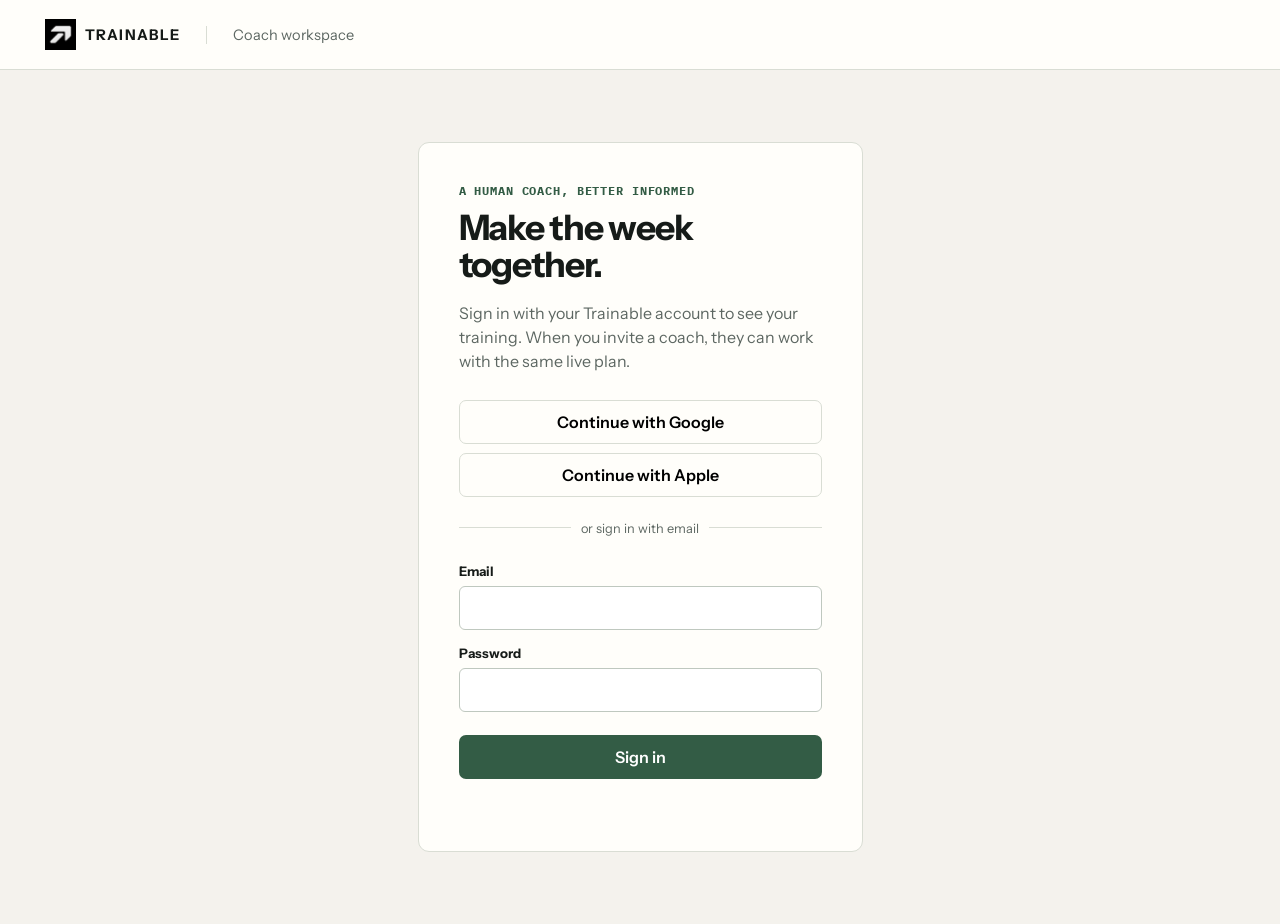
==== coach/index.html @ 43d54b3a "Publish Trainable website and coach workspace" ====
<!doctype html>
<html lang="en">
  <head>
    <meta charset="utf-8" />
    <meta name="viewport" content="width=device-width, initial-scale=1" />
    <meta name="theme-color" content="#f4f2ed" />
    <meta name="description" content="Trainable coach workspace: plan with the athlete, with an assistant by your side." />
    <title>Coach workspace · Trainable</title>
    <link rel="icon" href="/assets/trainable-mark-dark.png" type="image/png" />
    <link rel="stylesheet" href="/coach/styles.css" />
    <script src="/coach/app.js" defer></script>
  </head>
  <body>
    <header class="topbar">
      <a class="brand" href="/" aria-label="Trainable home"><img src="/assets/trainable-mark-dark.png" alt="" /><span>TRAINABLE</span></a>
      <span class="product-name">Coach workspace</span>
      <div class="top-actions"><span id="account-name"></span><button id="sign-out" class="quiet" type="button" hidden>Sign out</button></div>
    </header>

    <main id="auth-page" class="auth-page">
      <section class="auth-card" aria-labelledby="auth-title">
        <p class="eyebrow">A HUMAN COACH, BETTER INFORMED</p>
        <h1 id="auth-title">Make the week together.</h1>
        <p>Sign in with your Trainable account to see your training. When you invite a coach, they can work with the same live plan.</p>
        <div class="social-actions"><button id="google-sign-in" class="social" type="button">Continue with Google</button><button id="apple-sign-in" class="social" type="button">Continue with Apple</button></div>
        <div class="divider"><span>or sign in with email</span></div>
        <form id="sign-in-form" novalidate>
          <label for="email">Email</label><input id="email" name="email" type="email" autocomplete="email" required aria-describedby="email-error" /><p id="email-error" class="field-error" role="alert" hidden></p>
          <label for="password">Password</label><input id="password" name="password" type="password" autocomplete="current-password" required aria-describedby="password-error" /><p id="password-error" class="field-error" role="alert" hidden></p>
          <button class="primary full" type="submit">Sign in</button>
        </form>
        <p id="auth-status" class="status" role="status"></p>
      </section>
    </main>

    <main id="workspace" class="workspace" hidden>
      <div class="workspace-head"><div><p class="eyebrow">COACH WORKSPACE</p><h1>The team</h1><p class="subtle">Training decisions stay with the coach and athlete. The assistant prepares options.</p></div><div class="head-actions"><button id="invite-coach" class="secondary" type="button">Invite my coach</button><button id="join-team" class="secondary" type="button">Use invite code</button></div></div>
      <p id="global-status" class="status" role="status"></p>
      <div class="split-pane">
        <aside class="roster-pane" aria-labelledby="roster-title"><div class="pane-heading"><h2 id="roster-title">Athletes</h2><span id="roster-count"></span></div><div id="roster-list" class="roster-list"></div><div class="roster-foot">Your own training appears here while you set up coach access.</div></aside>
        <section id="athlete-pane" class="athlete-pane" aria-live="polite"></section>
      </div>
    </main>

    <div id="drawer-backdrop" class="drawer-backdrop" hidden></div>
    <section id="drawer" class="drawer" aria-modal="true" role="dialog" aria-labelledby="drawer-title" hidden><div class="drawer-head"><div><p id="drawer-kicker" class="eyebrow"></p><h2 id="drawer-title"></h2></div><button id="close-drawer" class="quiet" type="button" aria-label="Close panel">Close</button></div><div id="drawer-body" class="drawer-body"></div></section>
    <dialog id="revoke-dialog"><form method="dialog"><h2 id="revoke-title">Remove coach access?</h2><p id="revoke-copy">This coach will no longer see your training or prescribe sessions.</p><div class="dialog-actions"><button id="keep-access" value="cancel" class="secondary">Keep access</button><button value="confirm" class="danger">Remove access</button></div></form></dialog>
    <dialog id="discard-dialog"><form method="dialog"><h2>Discard this draft?</h2><p>Your unsaved changes to this page will be lost.</p><div class="dialog-actions"><button id="keep-draft" value="cancel" class="secondary">Keep editing</button><button value="confirm" class="danger">Discard draft</button></div></form></dialog>
  </body>
</html>
---- coach/styles.css ----
@import url('https://fonts.googleapis.com/css2?family=IBM+Plex+Mono:wght@400;700&family=Instrument+Sans:wght@400;500;600;700&display=swap');
:root{--paper:#f4f2ed;--surface:#fffefa;--ink:#161b18;--muted:#5d6762;--line:#d9ddd4;--green:#335c45;--green-soft:#e8efe9;--amber:#916922;--amber-soft:#f6eedb;--red:#9b4239;--red-soft:#fbebe8;--vp-narrow:375px;--vp-medium:768px;--vp-wide:1280px;font-family:'Instrument Sans',sans-serif;color:var(--ink);background:var(--paper)}
*{box-sizing:border-box}html,body{margin:0;min-width:0;width:100%}body{min-height:100vh}button,input,textarea,select{font:inherit}button{cursor:pointer;min-height:44px}button:disabled{cursor:wait}a{color:inherit}h1,h2,h3,p{margin-top:0}h1,h2,h3{letter-spacing:-.035em}h1{font-size:clamp(2.2rem,4vw,3.5rem);line-height:1.04}h2{font-size:1.28rem}h3{font-size:1rem}p{line-height:1.5}small,.subtle{color:var(--muted)}[hidden]{display:none!important}:focus-visible{outline:3px solid #6d9d77;outline-offset:2px}.eyebrow{font:700 .73rem 'IBM Plex Mono',monospace;letter-spacing:.075em;color:var(--green);margin-bottom:12px}
.topbar{width:100%;min-height:70px;padding:12px clamp(18px,3.5vw,54px);border-bottom:1px solid var(--line);display:flex;align-items:center;gap:26px;background:var(--surface)}.brand{display:inline-flex;align-items:center;gap:9px;font-size:.92rem;font-weight:700;letter-spacing:.08em;text-decoration:none}.brand img{height:31px;width:31px;object-fit:contain}.product-name{border-left:1px solid var(--line);padding-left:26px;color:var(--muted);font-size:.91rem}.top-actions{margin-left:auto;display:flex;align-items:center;gap:12px;color:var(--muted);font-size:.84rem}.top-actions span{max-width:180px;overflow:hidden;text-overflow:ellipsis;white-space:nowrap}
.primary,.secondary,.quiet,.social,.danger{border-radius:7px;padding:0 17px;font-weight:600;border:1px solid transparent;transition:background .15s ease,color .15s ease,border-color .15s ease}.primary{background:var(--green);color:#fff}.primary:hover{background:#244b34}.secondary{background:var(--surface);border-color:#bfc8bf;color:var(--ink)}.secondary:hover,.social:hover{background:#edf1eb}.quiet{background:transparent;color:var(--green);padding-inline:10px}.quiet:hover{background:var(--green-soft)}.danger{background:var(--red);color:#fff}.danger:hover{background:#7e3029}.social{background:var(--surface);border-color:var(--line);width:100%}.full{width:100%}.small-button{min-height:44px;padding:0 12px;font-size:.87rem}.icon-button{min-width:44px;min-height:44px;padding:0 10px;border:1px solid var(--line);border-radius:6px;background:var(--surface);font-size:.95rem}
.auth-page{max-width:var(--vp-wide);width:100%;padding:clamp(30px,8vh,92px) 18px;margin:0 auto}.auth-card{max-width:445px;margin:auto;background:var(--surface);padding:clamp(24px,4vw,40px);border:1px solid var(--line);border-radius:11px}.auth-card h1{font-size:2.2rem;margin-bottom:18px}.auth-card>p:not(.eyebrow){color:var(--muted)}.social-actions{display:grid;gap:9px;margin:27px 0 22px}.divider{text-align:center;border-top:1px solid var(--line);margin:30px 0 15px}.divider span{background:var(--surface);padding:0 10px;position:relative;top:-11px;font-size:.8rem;color:var(--muted)}label{display:block;font-size:.82rem;font-weight:700;margin-bottom:7px}input,textarea,select{width:100%;border:1px solid #bfc8bf;background:#fff;color:var(--ink);border-radius:6px;padding:11px 12px;min-height:44px}textarea{resize:vertical;line-height:1.45}input:focus,textarea:focus,select:focus{outline:2px solid #6d9d77;outline-offset:1px}input[aria-invalid=true],textarea[aria-invalid=true]{border-color:var(--red)}#sign-in-form input{margin-bottom:15px}#sign-in-form button{margin-top:8px}.field-error{color:var(--red);font-size:.82rem;margin:-9px 0 15px}.status{min-height:20px;color:var(--green);font-size:.87rem;margin:12px 0 0}.status.is-error{color:var(--red)}
.workspace{max-width:var(--vp-wide);width:100%;margin:0 auto;padding:36px clamp(16px,3vw,34px) 70px}.workspace-head{display:flex;align-items:end;justify-content:space-between;gap:20px;margin-bottom:22px}.workspace-head h1{margin-bottom:7px}.workspace-head .subtle{margin:0}.head-actions{display:flex;gap:8px;flex-wrap:wrap}.split-pane{display:grid;grid-template-columns:248px minmax(0,1fr);border:1px solid var(--line);background:var(--surface);border-radius:10px;overflow:hidden;min-height:640px}.roster-pane{border-right:1px solid var(--line);display:flex;flex-direction:column}.pane-heading{padding:21px 18px 13px;display:flex;justify-content:space-between;align-items:center}.pane-heading h2{font-size:1rem;margin:0}.pane-heading span{font:.75rem 'IBM Plex Mono',monospace;color:var(--muted)}.roster-list{display:grid;align-content:start;gap:3px;padding:0 8px}.roster-item{display:block;width:100%;text-align:left;background:transparent;border:1px solid transparent;padding:12px 11px;border-radius:7px;min-height:67px}.roster-item:hover{background:#f3f5f0}.roster-item.active{background:var(--green-soft);border-color:#d3e0d6}.roster-item strong,.roster-item small{display:block}.roster-item strong{font-size:.9rem}.roster-item small{font-size:.76rem;margin-top:4px}.roster-foot{margin-top:auto;padding:20px 18px;border-top:1px solid var(--line);font-size:.77rem;line-height:1.5;color:var(--muted)}.athlete-pane{min-width:0;padding:26px clamp(18px,3vw,36px)}.athlete-top{display:flex;align-items:start;justify-content:space-between;gap:18px}.athlete-top h2{font-size:2rem;margin:0 0 6px}.athlete-top p{margin:0;color:var(--muted)}.athlete-actions{display:flex;flex-wrap:wrap;gap:8px;justify-content:flex-end}.metrics{display:grid;grid-template-columns:repeat(4,minmax(0,1fr));gap:1px;background:var(--line);border:1px solid var(--line);border-radius:8px;overflow:hidden;margin:28px 0}.metric{background:#f7f8f4;padding:15px 16px}.metric span{display:block;color:var(--muted);font:.73rem 'IBM Plex Mono',monospace;margin-bottom:7px}.metric strong{font-size:1.45rem;letter-spacing:-.035em}.metric small{display:block;font-size:.74rem;margin-top:2px}.section-head{display:flex;align-items:baseline;justify-content:space-between;gap:10px;margin:25px 0 12px}.section-head h3{font-size:1.15rem;margin:0}.section-head small{font:.75rem 'IBM Plex Mono',monospace}.week-list,.meeting-list,.activity-list{border:1px solid var(--line);border-radius:8px;overflow:hidden}.week-row{display:grid;grid-template-columns:62px minmax(0,1fr) auto;gap:14px;align-items:center;padding:11px 14px;border-bottom:1px solid var(--line);min-height:68px}.week-row:last-child,.meeting-row:last-child,.activity-row:last-child{border-bottom:0}.day-label{font:700 .76rem 'IBM Plex Mono',monospace;color:var(--muted)}.workout-title{font-weight:700;font-size:.91rem;margin-bottom:4px}.workout-sub{font-size:.8rem;color:var(--muted)}.workout-meta{font:.8rem 'IBM Plex Mono',monospace;text-align:right;white-space:nowrap}.workout-meta span{display:block;color:var(--muted);font-family:'Instrument Sans',sans-serif;font-size:.72rem;margin-top:4px}.workout-meta .coach-owned{color:var(--green);font-weight:700}.week-row.empty{background:#fbfcf9}.week-row.empty .workout-title{color:var(--muted);font-weight:400}.meeting-row,.activity-row{padding:13px 15px;border-bottom:1px solid var(--line)}.meeting-row strong,.activity-row strong{font-size:.88rem}.meeting-row p{font-size:.83rem;color:var(--muted);margin:5px 0}.meeting-row small,.activity-row small{font-size:.75rem;color:var(--muted)}.meeting-changes{display:grid;gap:6px;margin-top:10px}.meeting-changes button{text-align:left;background:var(--green-soft);border:0;border-radius:5px;padding:9px 11px;min-height:44px;color:var(--green);font-size:.8rem}.list-empty{padding:20px;color:var(--muted);font-size:.85rem}.two-column{display:grid;grid-template-columns:1fr 1fr;gap:18px}.foot-note{font-size:.77rem;color:var(--muted);margin:18px 0 0}
.drawer-backdrop{position:fixed;inset:0;background:rgba(13,22,16,.42);z-index:10}.drawer{position:fixed;right:0;top:0;bottom:0;width:min(100%,560px);background:var(--surface);z-index:11;display:flex;flex-direction:column;box-shadow:-12px 0 32px rgba(0,0,0,.12)}.drawer-head{padding:22px 25px;border-bottom:1px solid var(--line);display:flex;align-items:start;justify-content:space-between;gap:12px}.drawer-head .eyebrow{margin-bottom:6px}.drawer-head h2{font-size:1.45rem;margin:0}.drawer-body{overflow-y:auto;padding:24px 25px 36px}.drawer-body>p:first-child{color:var(--muted)}.form-group{margin-bottom:18px}.helper{font-size:.78rem;color:var(--muted);margin:7px 0 0}.form-actions{display:flex;gap:9px;flex-wrap:wrap;margin-top:20px}.form-error{color:var(--red);font-size:.82rem;margin:8px 0}.form-success{color:var(--green);font-size:.82rem;margin:8px 0}.callout{border-left:3px solid var(--green);background:var(--green-soft);padding:11px 14px;color:#2c4b38;font-size:.83rem;line-height:1.45;margin:14px 0}.callout.warning{background:var(--amber-soft);border-color:var(--amber);color:#684e22}.block-list{display:grid;gap:8px}.block-row{display:grid;grid-template-columns:minmax(0,1.2fr) minmax(0,1fr) 82px auto;gap:7px;align-items:end;background:#f8f9f6;border:1px solid var(--line);border-radius:7px;padding:10px}.block-row label{font-size:.72rem;margin-bottom:4px}.block-row select,.block-row input{min-width:0}.block-row .move-controls{display:flex;gap:4px}.block-row .move-controls button{min-width:44px}.block-row.dragging{opacity:.45}.block-row.drag-target{border-color:var(--green);background:var(--green-soft)}.builder-total{display:flex;justify-content:space-between;border-top:1px solid var(--line);padding:13px 0;margin-top:12px;font-size:.88rem}.prompt-box{background:#f5f7f1;border:1px solid var(--line);padding:14px;border-radius:8px;margin:0 0 22px}.prompt-box textarea{min-height:82px}.prompt-box button{margin-top:10px}.invite-code{font:700 .95rem 'IBM Plex Mono',monospace;word-break:break-all;border:1px dashed #9caf9d;background:#f7faf6;border-radius:6px;padding:14px;margin:12px 0}#revoke-dialog{border:1px solid var(--line);border-radius:10px;padding:24px;max-width:min(94vw,440px);box-shadow:0 18px 50px #0002}#revoke-dialog::backdrop{background:#0006}.dialog-actions{display:flex;gap:9px;justify-content:flex-end;margin-top:20px}
.drawer.page-mode{position:static;z-index:auto;width:100%;max-width:860px;min-height:calc(100vh - 70px);margin:0 auto;background:transparent;box-shadow:none}.drawer.page-mode .drawer-head{padding:36px clamp(18px,3vw,34px) 22px}.drawer.page-mode .drawer-head h2{font-size:2rem}.drawer.page-mode .drawer-body{overflow:visible;padding:25px clamp(18px,3vw,34px) 70px}.drawer.page-mode .prompt-box{background:var(--surface)}
@media(max-width:767.98px){.topbar{min-height:62px;padding:8px 16px;gap:11px}.product-name{padding-left:12px;font-size:.78rem}.top-actions span{display:none}.workspace{padding:25px 13px 60px}.workspace-head{align-items:start;display:block}.workspace-head h1{font-size:2.5rem}.head-actions{margin-top:18px}.split-pane{display:block;min-height:0}.roster-pane{border-right:0;border-bottom:1px solid var(--line)}.pane-heading{padding:16px 15px 8px}.roster-list{display:flex;overflow-x:auto;padding:0 8px 10px}.roster-item{flex:0 0 150px}.roster-foot{display:none}.athlete-pane{padding:22px 15px}.athlete-top{display:block}.athlete-top h2{font-size:1.7rem}.athlete-actions{justify-content:flex-start;margin-top:17px}.metrics{grid-template-columns:repeat(2,minmax(0,1fr));margin:21px 0}.week-row{grid-template-columns:40px minmax(0,1fr) auto;gap:8px;padding:11px 9px}.workout-meta{font-size:.72rem}.two-column{display:block}.two-column>section{margin-top:20px}.drawer{width:100%}.drawer-head,.drawer-body{padding-left:17px;padding-right:17px}.block-row{grid-template-columns:minmax(0,1fr) minmax(0,1fr);}.block-row .move-controls{grid-column:1 / 3}.block-row .move-controls button{flex:1}}
@media(max-width:390px){.product-name{display:none}.week-row{grid-template-columns:37px minmax(0,1fr) 58px}.workout-title{font-size:.82rem}.workout-sub{font-size:.73rem}.workout-meta span{font-size:.67rem}.metric{padding:12px}}
@media(prefers-reduced-motion:reduce){*{transition:none!important;scroll-behavior:auto!important}}
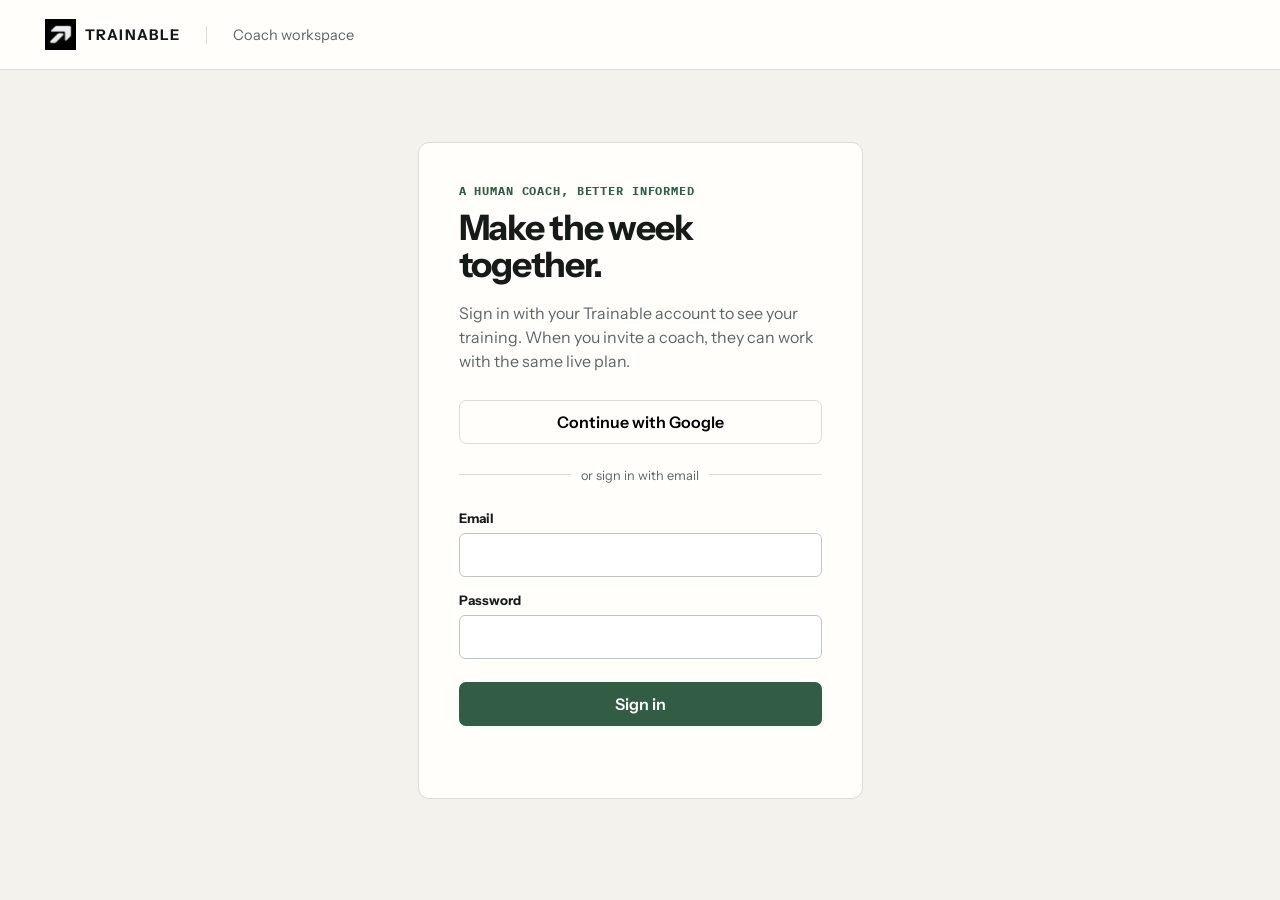
==== commit 3d205ebf: "Remove unavailable Apple sign-in from public site" ====
--- a/coach/index.html
+++ b/coach/index.html
@@ -22,7 +22,7 @@
         <p class="eyebrow">A HUMAN COACH, BETTER INFORMED</p>
         <h1 id="auth-title">Make the week together.</h1>
         <p>Sign in with your Trainable account to see your training. When you invite a coach, they can work with the same live plan.</p>
-        <div class="social-actions"><button id="google-sign-in" class="social" type="button">Continue with Google</button><button id="apple-sign-in" class="social" type="button">Continue with Apple</button></div>
+        <div class="social-actions"><button id="google-sign-in" class="social" type="button">Continue with Google</button></div>
         <div class="divider"><span>or sign in with email</span></div>
         <form id="sign-in-form" novalidate>
           <label for="email">Email</label><input id="email" name="email" type="email" autocomplete="email" required aria-describedby="email-error" /><p id="email-error" class="field-error" role="alert" hidden></p>
